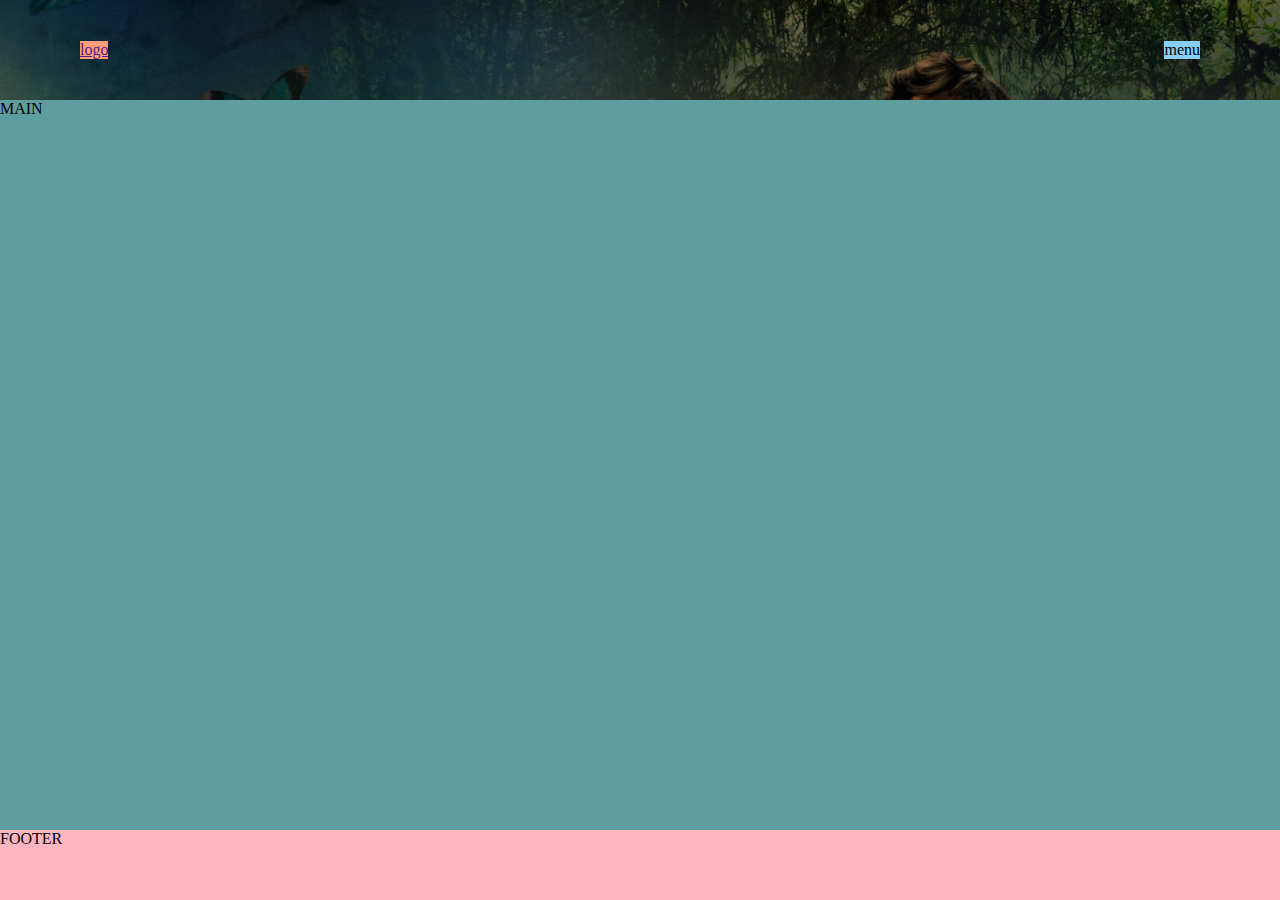
==== index.html @ 6387473b "start content" ====
<!DOCTYPE html>
<html lang="ptBR">
  <head>
    <meta charset="UTF-8" />
    <meta http-equiv="X-UA-Compatible" content="IE=edge" />
    <meta name="viewport" content="width=device-width, initial-scale=1.0" />
    <link rel="stylesheet" href="./css/reset.css" />
    <link rel="stylesheet" href="./css/style.css" />
    <title>Cidade Invisivel</title>
  </head>
  <body>
    <header>
      <a href="" class="logo">logo</a>
      <nav class="menu">menu</nav>
    </header>
    <main>MAIN</main>
    <footer>FOOTER</footer>
  </body>
</html>
---- css/style.css ----
body {
  width: 100vw;
  height: 100vh;
  background-image: url(../img/background.png); /*propriedade para acessar a imagem que está em outra pasta*/
  background-size: cover; /*propriedade para a imagem de fundo cobrir a tela*/
  background-position: right top; /*propriedade para fixar a imagem na direção desejada*/
  background-color: #0007;
  background-blend-mode: darken;
  display: flex;
  flex-direction: column;
}

header {
  height: 100px;
  display: flex;
  justify-content: space-between;
  align-items: center;
  padding-left: 80px;
  padding-right: 80px;
  /*padding: 0px 80px; essa propriedade funciona para todos os lados*/
}

.logo {
  background-color: lightsalmon;
}

.menu {
  background-color: lightskyblue;
}

main {
  background-color: cadetblue;
  flex-grow: 1;
}

footer {
  background-color: lightpink;
  height: 70px;
}
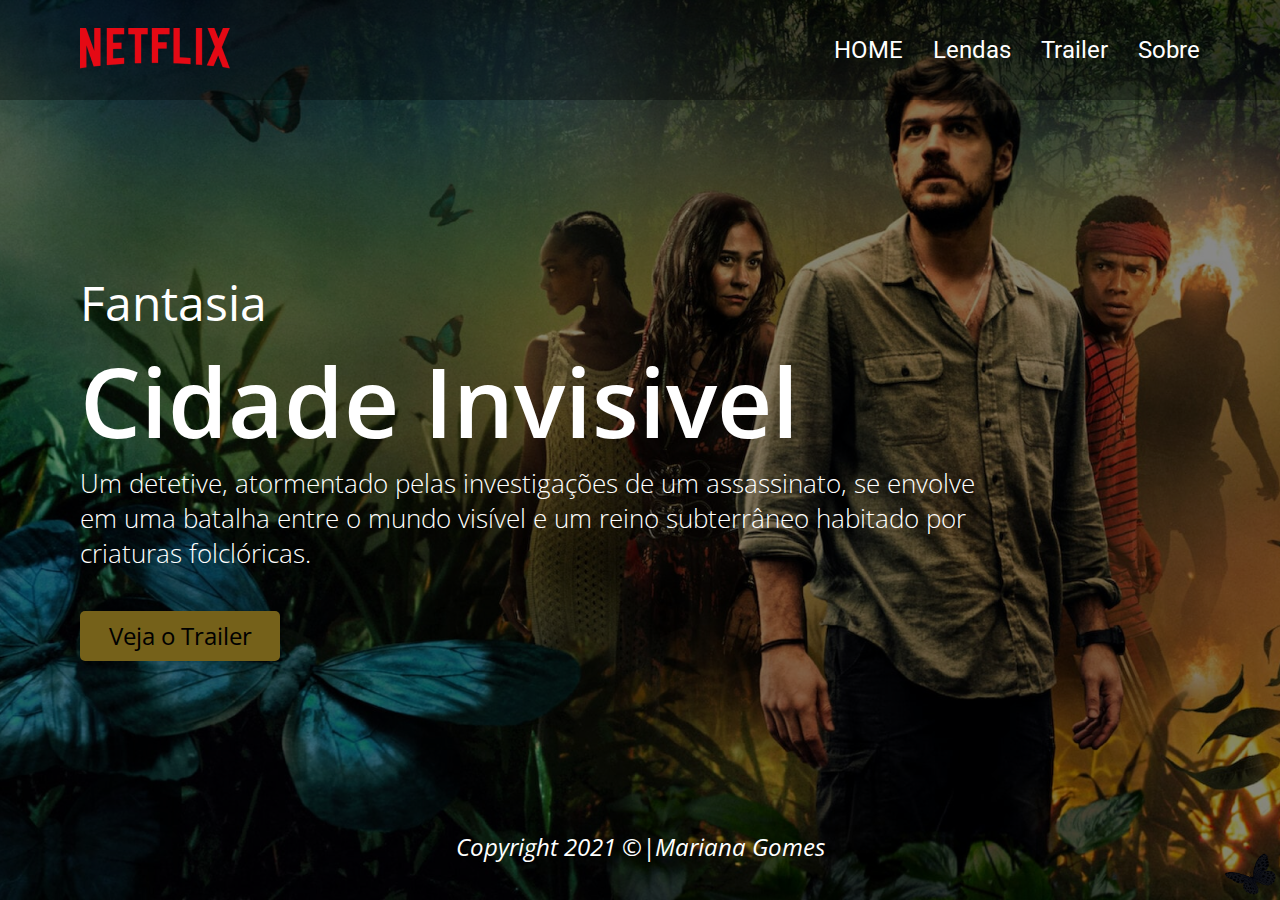
==== commit 960eb875: "formatacao da pagina principar" ====
--- a/index.html
+++ b/index.html
@@ -4,16 +4,61 @@
     <meta charset="UTF-8" />
     <meta http-equiv="X-UA-Compatible" content="IE=edge" />
     <meta name="viewport" content="width=device-width, initial-scale=1.0" />
+    <link rel="preconnect" href="https://fonts.googleapis.com" />
+    <link rel="preconnect" href="https://fonts.gstatic.com" crossorigin />
+    <link
+      href="https://fonts.googleapis.com/css2?family=Open+Sans:ital,wght@0,300;0,400;0,700;0,800;1,300;1,400&family=Roboto:wght@100;300;400&display=swap"
+      rel="stylesheet"
+    />
     <link rel="stylesheet" href="./css/reset.css" />
     <link rel="stylesheet" href="./css/style.css" />
+    <link rel="stylesheet" href="css/header.css" />
+    <link rel="stylesheet" href="css/main.css" />
+    <link rel="stylesheet" href="css/footer.css" />
+    <link rel="stylesheet" href="css/borboleta.css" />
     <title>Cidade Invisivel</title>
   </head>
   <body>
     <header>
-      <a href="" class="logo">logo</a>
-      <nav class="menu">menu</nav>
+      <a href="https://www.netflix.com" target="_blank" class="logo">
+        <img src="./img/logo netflix.png" alt="Logo Netflix" />
+      </a>
+      <nav class="menu">
+        <ul class="dropdown-menu">
+          <li><a href="./index.html">HOME</a></li>
+          <li>
+            <a href="">Lendas</a>
+            <ul class="dropdown-submenu">
+              <li><a href="">Curupira</a></li>
+              <li><a href="">Boto</a></li>
+              <li><a href="">Saci</a></li>
+              <li><a href="">Cuca</a></li>
+            </ul>
+          </li>
+          <li>
+            <a
+              href="https://www.youtube.com/watch?v=GodwQKNXIYk"
+              target="_blank"
+              >Trailer</a
+            >
+          </li>
+          <li><a href="">Sobre</a></li>
+        </ul>
+      </nav>
     </header>
-    <main>MAIN</main>
-    <footer>FOOTER</footer>
+    <main>
+      <h2>Fantasia</h2>
+      <h1>Cidade Invisivel</h1>
+      <p>
+        Um detetive, atormentado pelas investigações de um assassinato, se
+        envolve em uma batalha entre o mundo visível e um reino subterrâneo
+        habitado por criaturas folclóricas.
+      </p>
+      <a href="https://www.youtube.com/watch?v=GodwQKNXIYk" target="_blank"
+        >Veja o Trailer</a
+      >
+    </main>
+    <footer>Copyright 2021 ©|Mariana Gomes</footer>
+    <img src="./img/butterfly.gif" alt="Borboleta" class="borboleta" />
   </body>
 </html>
--- a/css/style.css
+++ b/css/style.css
@@ -8,32 +8,5 @@
   background-blend-mode: darken;
   display: flex;
   flex-direction: column;
+  transition: all 0.5s;
 }
-
-header {
-  height: 100px;
-  display: flex;
-  justify-content: space-between;
-  align-items: center;
-  padding-left: 80px;
-  padding-right: 80px;
-  /*padding: 0px 80px; essa propriedade funciona para todos os lados*/
-}
-
-.logo {
-  background-color: lightsalmon;
-}
-
-.menu {
-  background-color: lightskyblue;
-}
-
-main {
-  background-color: cadetblue;
-  flex-grow: 1;
-}
-
-footer {
-  background-color: lightpink;
-  height: 70px;
-}
--- a/css/header.css
+++ b/css/header.css
@@ -0,0 +1,59 @@
+header {
+  position: relative;
+  height: 100px;
+  display: flex;
+  justify-content: space-between;
+  align-items: center;
+  padding-left: 80px;
+  padding-right: 80px;
+  /*padding: 0px 80px; essa propriedade funciona para todos os lados*/
+  background-color: #0005;
+}
+
+.menu > ul {
+  display: flex;
+  list-style: none;
+  gap: 30px;
+}
+
+.dropdown-submenu {
+  background-color: #000a;
+  display: none;
+  position: absolute;
+  flex-direction: column;
+  justify-content: center;
+  list-style: none;
+  width: 150px;
+  height: 171px;
+}
+
+.dropdown-submenu a {
+  display: flex;
+  align-items: center;
+  height: 40px;
+  padding-left: 15px;
+  color: #fff;
+}
+
+.dropdown-submenu li:hover {
+  background-color: #e509147e;
+}
+
+.menu a {
+  text-decoration: none; /*remove o sublinhado do texto*/
+  color: #fff;
+  font-family: "Roboto", sans-serif;
+  font-size: 1.5rem;
+  transition: color 0.5s; /*velocidade da transição de cor ao passar o mouse*/
+}
+
+/*.menu a:hover {*/
+/*propriedade para mudar a cor da fonte ao passar o mouse*/
+.dropdown-menu > li:hover > a {
+  color: #e50914;
+}
+
+.dropdown-menu > li:hover .dropdown-submenu {
+  /*com essa linha, o dropdown submenu só irá aparecer quando o mouse estiver em cima de Lendas */
+  display: flex;
+}
--- a/css/main.css
+++ b/css/main.css
@@ -0,0 +1,45 @@
+main {
+  flex-grow: 1;
+  display: flex;
+  flex-direction: column;
+  justify-content: center;
+  padding: 0 80px;
+  font-family: "Open Sans", sans-serif;
+  color: #fff;
+}
+
+main h2 {
+  font-size: 3rem;
+  font-weight: 400;
+}
+
+main h1 {
+  font-size: 6rem;
+  font-weight: 600;
+}
+
+main p {
+  font-size: 1.6rem;
+  width: 900px;
+  font-weight: 200;
+}
+
+main a {
+  display: flex;
+  justify-content: center;
+  align-items: center;
+  width: 200px;
+  height: 50px;
+  text-decoration: none;
+  font-size: 1.5rem;
+  color: #000;
+  margin-top: 40px;
+  background-color: #75611a;
+  border-radius: 5px;
+}
+
+main a:hover {
+  background-color: #000;
+  color: #fff;
+  border: 1px solid #75611a;
+}
--- a/css/footer.css
+++ b/css/footer.css
@@ -0,0 +1,8 @@
+footer {
+  height: 70px;
+  color: #fff;
+  text-align: center;
+  font-family: "Open Sans", sans-serif;
+  font-style: italic;
+  font-size: 1.5rem;
+}
--- a/css/borboleta.css
+++ b/css/borboleta.css
@@ -0,0 +1,27 @@
+.borboleta {
+  width: 60px;
+  position: absolute;
+  bottom: 0;
+  right: 0;
+  filter: brightness(10%);
+  z-index: -1;
+  animation: voar 20s linear infinite; /*tempo de animação*/
+}
+
+@keyframes voar {
+  /*propriedade para animar um item*/
+  0% {
+    transform: translate(0, 0); /*posição inicial*/
+    opacity: 0;
+  }
+  20% {
+    opacity: 1;
+  }
+  80% {
+    opacity: 1;
+  }
+  100% {
+    transform: translate(-100vw, -100vh); /*posiçao final*/
+    opacity: 0;
+  }
+}
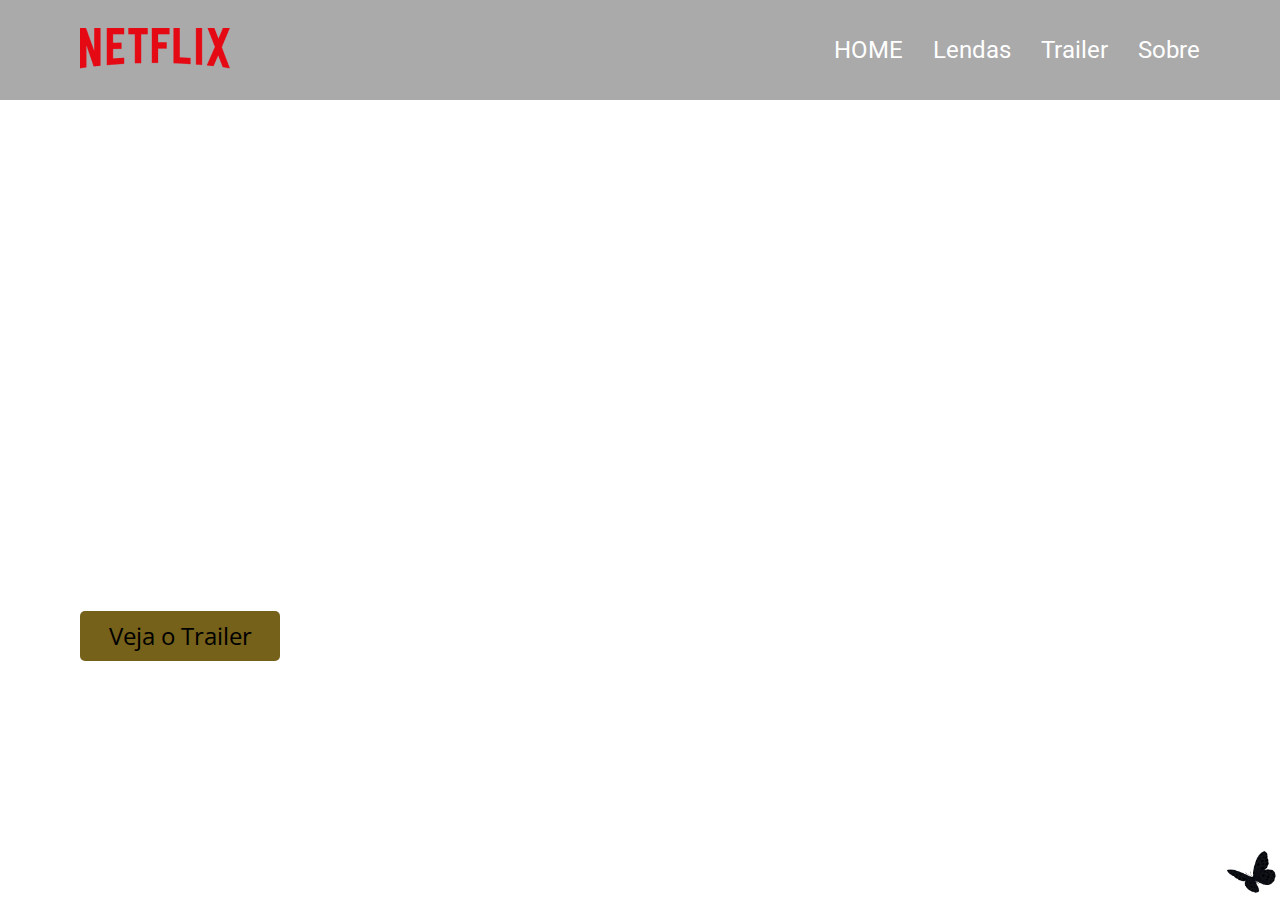
==== commit a6af8bc7: "formatando pagina curupira" ====
--- a/index.html
+++ b/index.html
@@ -10,11 +10,8 @@
       href="https://fonts.googleapis.com/css2?family=Open+Sans:ital,wght@0,300;0,400;0,700;0,800;1,300;1,400&family=Roboto:wght@100;300;400&display=swap"
       rel="stylesheet"
     />
-    <link rel="stylesheet" href="./css/reset.css" />
-    <link rel="stylesheet" href="./css/style.css" />
-    <link rel="stylesheet" href="css/header.css" />
+    <link rel="stylesheet" href="./css/pages/index.css" />
     <link rel="stylesheet" href="css/main.css" />
-    <link rel="stylesheet" href="css/footer.css" />
     <link rel="stylesheet" href="css/borboleta.css" />
     <title>Cidade Invisivel</title>
   </head>
--- a/css/pages/index.css
+++ b/css/pages/index.css
@@ -0,0 +1,4 @@
+@import "../reset.css";
+@import "../body.css";
+@import "../header.css"; 
+@import "../footer.css";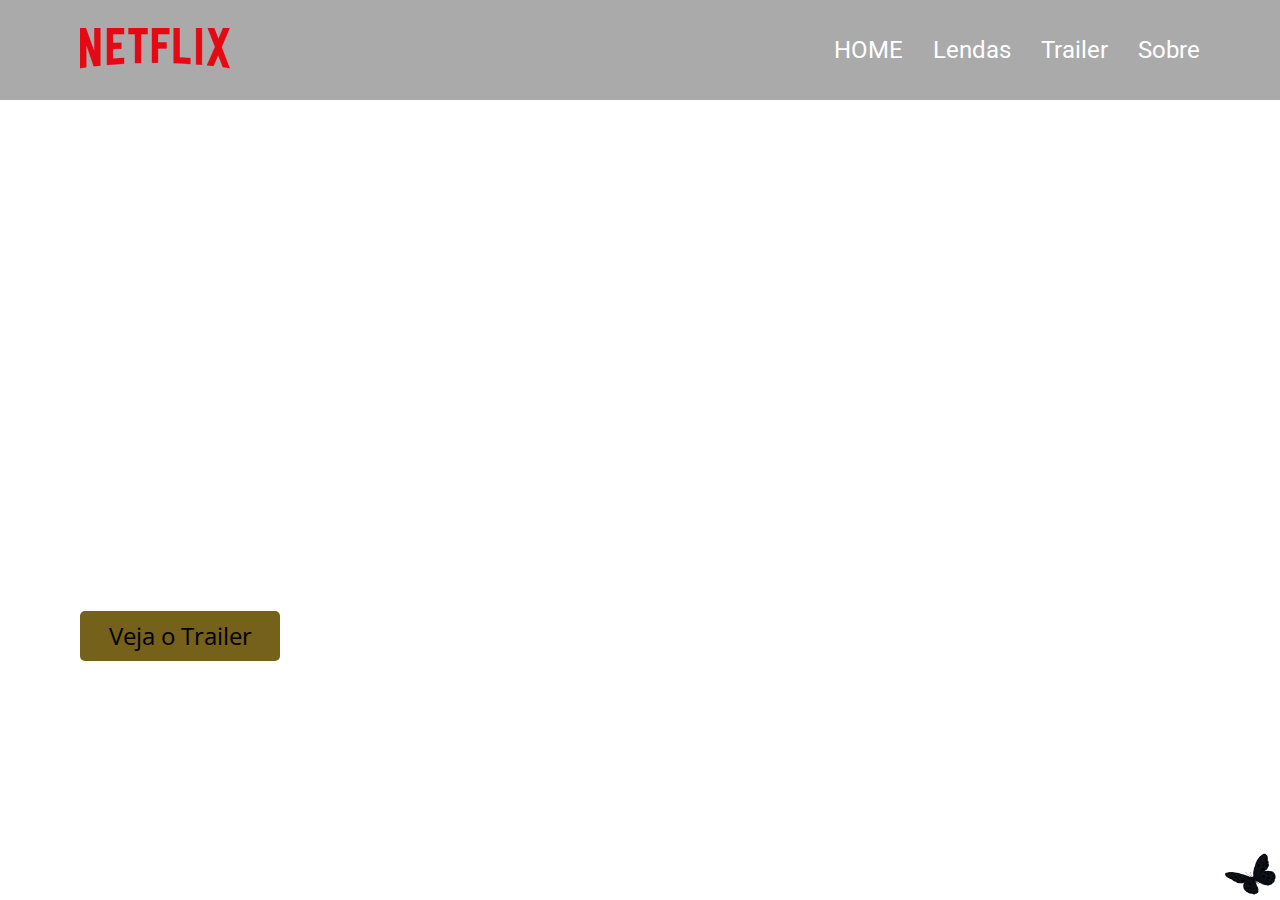
==== commit 19eabdeb: "finalizando página curupira e começando boto" ====
--- a/index.html
+++ b/index.html
@@ -26,7 +26,7 @@
           <li>
             <a href="">Lendas</a>
             <ul class="dropdown-submenu">
-              <li><a href="">Curupira</a></li>
+              <li><a href="./pages/curupira.html">Curupira</a></li>
               <li><a href="">Boto</a></li>
               <li><a href="">Saci</a></li>
               <li><a href="">Cuca</a></li>
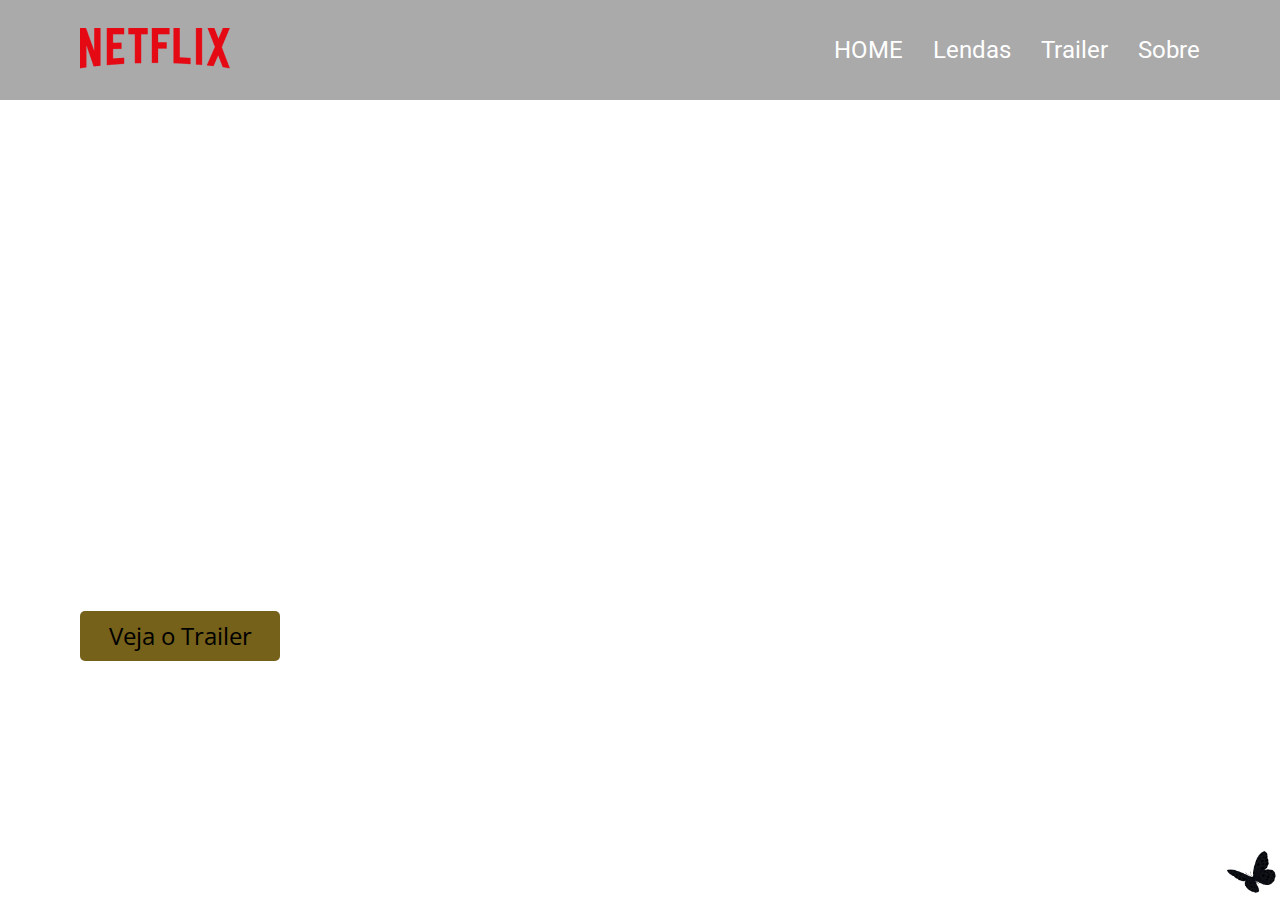
==== commit a3d06fdc: "fix: vertical line space, copyright and links" ====
--- a/index.html
+++ b/index.html
@@ -27,7 +27,7 @@
             <a href="">Lendas</a>
             <ul class="dropdown-submenu">
               <li><a href="./pages/curupira.html">Curupira</a></li>
-              <li><a href="">Boto</a></li>
+              <li><a href="./pages/boto.html">Boto</a></li>
               <li><a href="">Saci</a></li>
               <li><a href="">Cuca</a></li>
             </ul>
@@ -39,7 +39,7 @@
               >Trailer</a
             >
           </li>
-          <li><a href="">Sobre</a></li>
+          <li><a href="./pages/sobre.html">Sobre</a></li>
         </ul>
       </nav>
     </header>
@@ -55,7 +55,7 @@
         >Veja o Trailer</a
       >
     </main>
-    <footer>Copyright 2021 ©|Mariana Gomes</footer>
+    <footer>Copyright 2021 © Mariana Gomes</footer>
     <img src="./img/butterfly.gif" alt="Borboleta" class="borboleta" />
   </body>
 </html>
